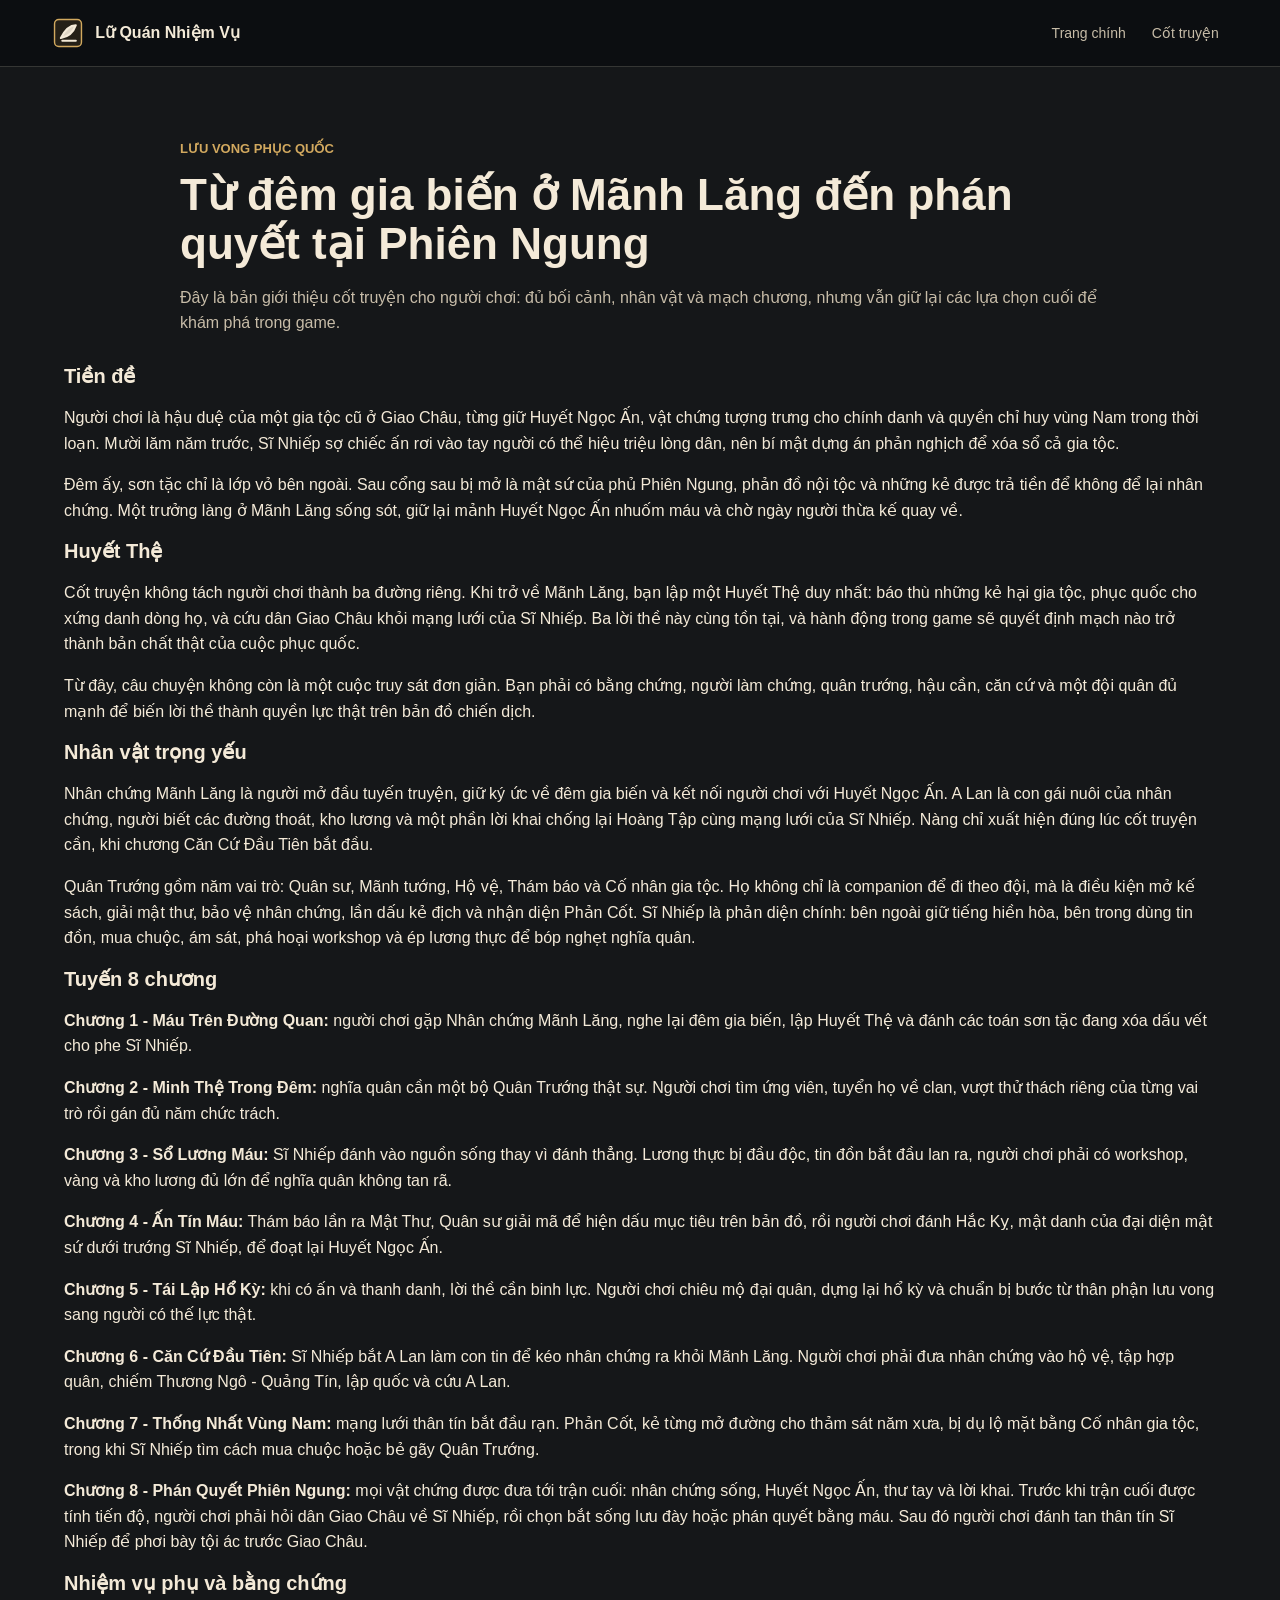
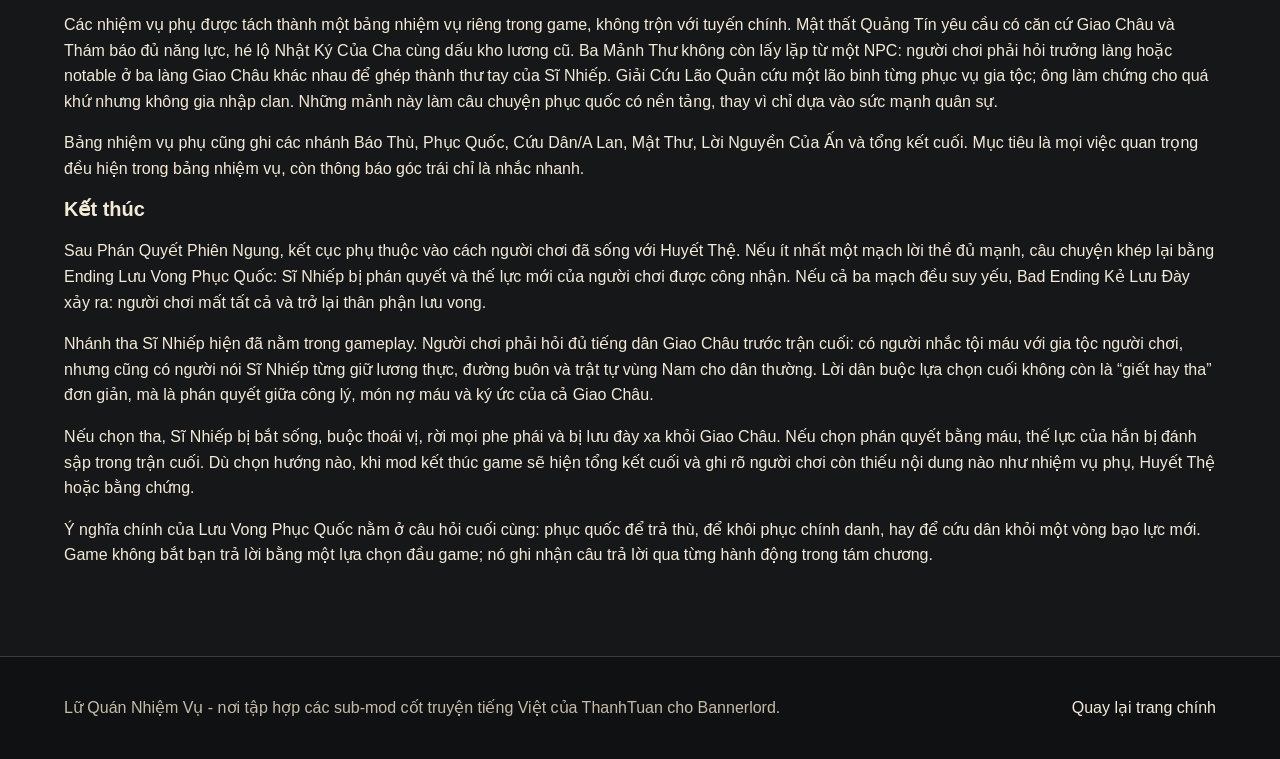
==== story.html @ 4221632c "Add files via upload" ====
<!doctype html>
<html lang="vi">
<head>
  <meta charset="utf-8">
  <meta name="viewport" content="width=device-width, initial-scale=1">
  <title>Cốt truyện - Lữ Quán Nhiệm Vụ</title>
  <meta name="description" content="Giới thiệu đầy đủ cốt truyện Lưu Vong Phục Quốc: Huyết Thệ, Quân Trướng, Huyết Ngọc Ấn, A Lan, Phản Cốt, nhiệm vụ phụ điều tra và Phán Quyết Phiên Ngung.">
  <link rel="stylesheet" href="styles.css?v=20260603-story">
</head>
<body>
  <header class="site-header">
    <a class="brand" href="index.html" aria-label="Lữ Quán Nhiệm Vụ">
      <svg class="brand-mark" viewBox="0 0 48 48" aria-hidden="true">
        <rect x="5" y="5" width="38" height="38" rx="6"></rect>
        <path d="M14 31c6-12 13-18 21-18-3 9-9 16-21 18Z"></path>
        <path d="M16 35h19"></path>
      </svg>
      <span>Lữ Quán Nhiệm Vụ</span>
    </a>
    <nav class="nav">
      <a href="index.html">Trang chính</a>
      <a href="story.html">Cốt truyện</a>
    </nav>
  </header>

  <main>
    <section class="band story-band">
      <div class="section-heading">
        <p class="eyebrow">Lưu Vong Phục Quốc</p>
        <h2>Từ đêm gia biến ở Mãnh Lăng đến phán quyết tại Phiên Ngung</h2>
        <p class="muted">
          Đây là bản giới thiệu cốt truyện cho người chơi: đủ bối cảnh, nhân vật và mạch chương,
          nhưng vẫn giữ lại các lựa chọn cuối để khám phá trong game.
        </p>
      </div>

      <div class="story-full">
        <article>
          <h3>Tiền đề</h3>
          <p>
            Người chơi là hậu duệ của một gia tộc cũ ở Giao Châu, từng giữ Huyết Ngọc Ấn,
            vật chứng tượng trưng cho chính danh và quyền chỉ huy vùng Nam trong thời loạn.
            Mười lăm năm trước, Sĩ Nhiếp sợ chiếc ấn rơi vào tay người có thể hiệu triệu lòng dân,
            nên bí mật dựng án phản nghịch để xóa sổ cả gia tộc.
          </p>
          <p>
            Đêm ấy, sơn tặc chỉ là lớp vỏ bên ngoài. Sau cổng sau bị mở là mật sứ của phủ Phiên Ngung,
            phản đồ nội tộc và những kẻ được trả tiền để không để lại nhân chứng. Một trưởng làng ở Mãnh Lăng
            sống sót, giữ lại mảnh Huyết Ngọc Ấn nhuốm máu và chờ ngày người thừa kế quay về.
          </p>

          <h3>Huyết Thệ</h3>
          <p>
            Cốt truyện không tách người chơi thành ba đường riêng. Khi trở về Mãnh Lăng, bạn lập một Huyết Thệ duy nhất:
            báo thù những kẻ hại gia tộc, phục quốc cho xứng danh dòng họ, và cứu dân Giao Châu khỏi mạng lưới của Sĩ Nhiếp.
            Ba lời thề này cùng tồn tại, và hành động trong game sẽ quyết định mạch nào trở thành bản chất thật của cuộc phục quốc.
          </p>
          <p>
            Từ đây, câu chuyện không còn là một cuộc truy sát đơn giản. Bạn phải có bằng chứng, người làm chứng, quân trướng,
            hậu cần, căn cứ và một đội quân đủ mạnh để biến lời thề thành quyền lực thật trên bản đồ chiến dịch.
          </p>

          <h3>Nhân vật trọng yếu</h3>
          <p>
            Nhân chứng Mãnh Lăng là người mở đầu tuyến truyện, giữ ký ức về đêm gia biến và kết nối người chơi với Huyết Ngọc Ấn.
            A Lan là con gái nuôi của nhân chứng, người biết các đường thoát, kho lương và một phần lời khai chống lại Hoàng Tập
            cùng mạng lưới của Sĩ Nhiếp. Nàng chỉ xuất hiện đúng lúc cốt truyện cần, khi chương Căn Cứ Đầu Tiên bắt đầu.
          </p>
          <p>
            Quân Trướng gồm năm vai trò: Quân sư, Mãnh tướng, Hộ vệ, Thám báo và Cố nhân gia tộc. Họ không chỉ là companion để đi theo đội,
            mà là điều kiện mở kế sách, giải mật thư, bảo vệ nhân chứng, lần dấu kẻ địch và nhận diện Phản Cốt. Sĩ Nhiếp là phản diện chính:
            bên ngoài giữ tiếng hiền hòa, bên trong dùng tin đồn, mua chuộc, ám sát, phá hoại workshop và ép lương thực để bóp nghẹt nghĩa quân.
          </p>

          <h3>Tuyến 8 chương</h3>
          <p>
            <strong>Chương 1 - Máu Trên Đường Quan:</strong> người chơi gặp Nhân chứng Mãnh Lăng, nghe lại đêm gia biến,
            lập Huyết Thệ và đánh các toán sơn tặc đang xóa dấu vết cho phe Sĩ Nhiếp.
          </p>
          <p>
            <strong>Chương 2 - Minh Thệ Trong Đêm:</strong> nghĩa quân cần một bộ Quân Trướng thật sự. Người chơi tìm ứng viên,
            tuyển họ về clan, vượt thử thách riêng của từng vai trò rồi gán đủ năm chức trách.
          </p>
          <p>
            <strong>Chương 3 - Sổ Lương Máu:</strong> Sĩ Nhiếp đánh vào nguồn sống thay vì đánh thẳng. Lương thực bị đầu độc,
            tin đồn bắt đầu lan ra, người chơi phải có workshop, vàng và kho lương đủ lớn để nghĩa quân không tan rã.
          </p>
          <p>
            <strong>Chương 4 - Ấn Tín Máu:</strong> Thám báo lần ra Mật Thư, Quân sư giải mã để hiện dấu mục tiêu trên bản đồ,
            rồi người chơi đánh Hắc Kỵ, mật danh của đại diện mật sứ dưới trướng Sĩ Nhiếp, để đoạt lại Huyết Ngọc Ấn.
          </p>
          <p>
            <strong>Chương 5 - Tái Lập Hổ Kỳ:</strong> khi có ấn và thanh danh, lời thề cần binh lực. Người chơi chiêu mộ đại quân,
            dựng lại hổ kỳ và chuẩn bị bước từ thân phận lưu vong sang người có thế lực thật.
          </p>
          <p>
            <strong>Chương 6 - Căn Cứ Đầu Tiên:</strong> Sĩ Nhiếp bắt A Lan làm con tin để kéo nhân chứng ra khỏi Mãnh Lăng.
            Người chơi phải đưa nhân chứng vào hộ vệ, tập hợp quân, chiếm Thương Ngô - Quảng Tín, lập quốc và cứu A Lan.
          </p>
          <p>
            <strong>Chương 7 - Thống Nhất Vùng Nam:</strong> mạng lưới thân tín bắt đầu rạn. Phản Cốt, kẻ từng mở đường cho thảm sát năm xưa,
            bị dụ lộ mặt bằng Cố nhân gia tộc, trong khi Sĩ Nhiếp tìm cách mua chuộc hoặc bẻ gãy Quân Trướng.
          </p>
          <p>
            <strong>Chương 8 - Phán Quyết Phiên Ngung:</strong> mọi vật chứng được đưa tới trận cuối: nhân chứng sống,
            Huyết Ngọc Ấn, thư tay và lời khai. Trước khi trận cuối được tính tiến độ, người chơi phải hỏi dân Giao Châu
            về Sĩ Nhiếp, rồi chọn bắt sống lưu đày hoặc phán quyết bằng máu. Sau đó người chơi đánh tan thân tín Sĩ Nhiếp
            để phơi bày tội ác trước Giao Châu.
          </p>

          <h3>Nhiệm vụ phụ và bằng chứng</h3>
          <p>
            Các nhiệm vụ phụ được tách thành một bảng nhiệm vụ riêng trong game, không trộn với tuyến chính.
            Mật thất Quảng Tín yêu cầu có căn cứ Giao Châu và Thám báo đủ năng lực, hé lộ Nhật Ký Của Cha cùng dấu kho lương cũ.
            Ba Mảnh Thư không còn lấy lặp từ một NPC: người chơi phải hỏi trưởng làng hoặc notable ở ba làng Giao Châu khác nhau
            để ghép thành thư tay của Sĩ Nhiếp. Giải Cứu Lão Quản cứu một lão binh từng phục vụ gia tộc; ông làm chứng cho quá khứ
            nhưng không gia nhập clan. Những mảnh này làm câu chuyện phục quốc có nền tảng, thay vì chỉ dựa vào sức mạnh quân sự.
          </p>
          <p>
            Bảng nhiệm vụ phụ cũng ghi các nhánh Báo Thù, Phục Quốc, Cứu Dân/A Lan, Mật Thư, Lời Nguyền Của Ấn
            và tổng kết cuối. Mục tiêu là mọi việc quan trọng đều hiện trong bảng nhiệm vụ, còn thông báo góc trái chỉ là nhắc nhanh.
          </p>

          <h3>Kết thúc</h3>
          <p>
            Sau Phán Quyết Phiên Ngung, kết cục phụ thuộc vào cách người chơi đã sống với Huyết Thệ.
            Nếu ít nhất một mạch lời thề đủ mạnh, câu chuyện khép lại bằng Ending Lưu Vong Phục Quốc:
            Sĩ Nhiếp bị phán quyết và thế lực mới của người chơi được công nhận. Nếu cả ba mạch đều suy yếu,
            Bad Ending Kẻ Lưu Đày xảy ra: người chơi mất tất cả và trở lại thân phận lưu vong.
          </p>
          <p>
            Nhánh tha Sĩ Nhiếp hiện đã nằm trong gameplay. Người chơi phải hỏi đủ tiếng dân Giao Châu trước trận cuối:
            có người nhắc tội máu với gia tộc người chơi, nhưng cũng có người nói Sĩ Nhiếp từng giữ lương thực,
            đường buôn và trật tự vùng Nam cho dân thường. Lời dân buộc lựa chọn cuối không còn là “giết hay tha” đơn giản,
            mà là phán quyết giữa công lý, món nợ máu và ký ức của cả Giao Châu.
          </p>
          <p>
            Nếu chọn tha, Sĩ Nhiếp bị bắt sống, buộc thoái vị, rời mọi phe phái và bị lưu đày xa khỏi Giao Châu.
            Nếu chọn phán quyết bằng máu, thế lực của hắn bị đánh sập trong trận cuối. Dù chọn hướng nào, khi mod kết thúc
            game sẽ hiện tổng kết cuối và ghi rõ người chơi còn thiếu nội dung nào như nhiệm vụ phụ, Huyết Thệ hoặc bằng chứng.
          </p>
          <p>
            Ý nghĩa chính của Lưu Vong Phục Quốc nằm ở câu hỏi cuối cùng: phục quốc để trả thù, để khôi phục chính danh,
            hay để cứu dân khỏi một vòng bạo lực mới. Game không bắt bạn trả lời bằng một lựa chọn đầu game;
            nó ghi nhận câu trả lời qua từng hành động trong tám chương.
          </p>
        </article>
      </div>
    </section>
  </main>

  <footer class="site-footer">
    <p>Lữ Quán Nhiệm Vụ - nơi tập hợp các sub-mod cốt truyện tiếng Việt của ThanhTuan cho Bannerlord.</p>
    <a href="index.html">Quay lại trang chính</a>
  </footer>

  <script src="app.js?v=20260603-story"></script>
</body>
</html>
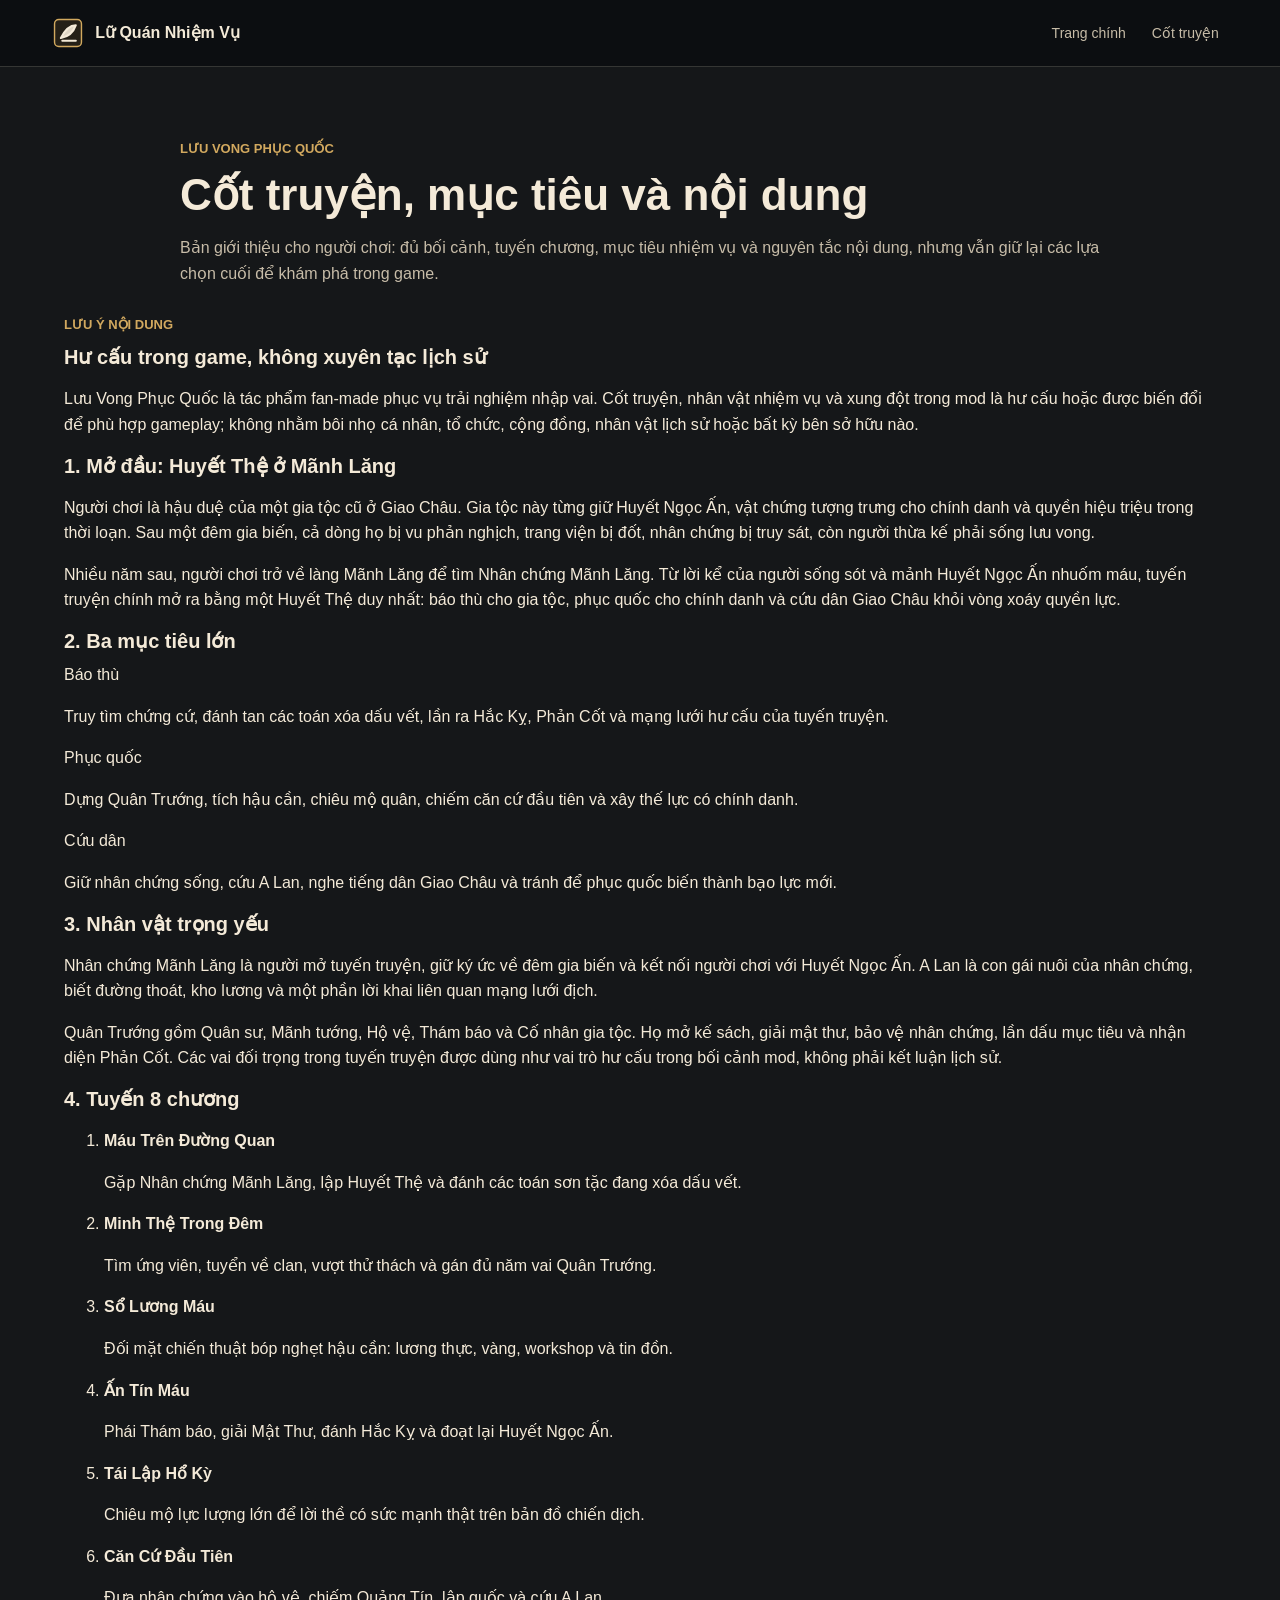
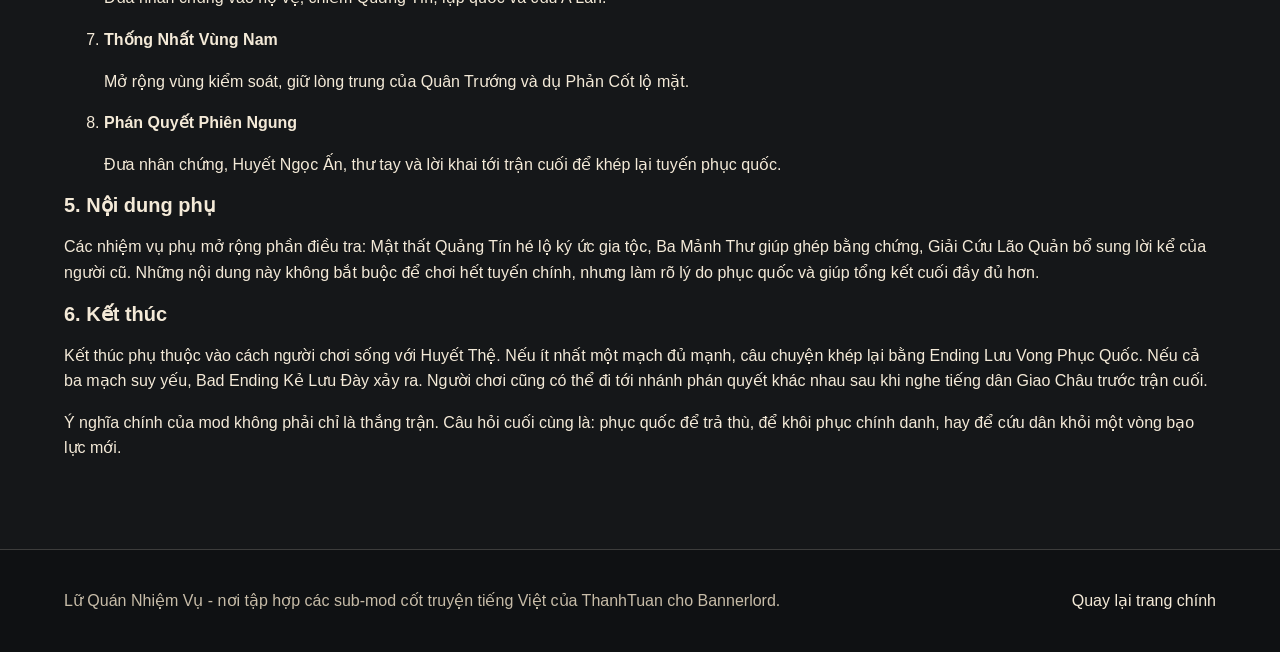
==== commit a60a1d6a: "Add files via upload" ====
--- a/story.html
+++ b/story.html
@@ -3,9 +3,9 @@
 <head>
   <meta charset="utf-8">
   <meta name="viewport" content="width=device-width, initial-scale=1">
-  <title>Cốt truyện - Lữ Quán Nhiệm Vụ</title>
-  <meta name="description" content="Giới thiệu đầy đủ cốt truyện Lưu Vong Phục Quốc: Huyết Thệ, Quân Trướng, Huyết Ngọc Ấn, A Lan, Phản Cốt, nhiệm vụ phụ điều tra và Phán Quyết Phiên Ngung.">
-  <link rel="stylesheet" href="styles.css?v=20260603-story">
+  <title>Cốt truyện - Lưu Vong Phục Quốc</title>
+  <meta name="description" content="Cốt truyện, mục tiêu và nội dung chính của Lưu Vong Phục Quốc, sub-mod cốt truyện tiếng Việt cho Bannerlord.">
+  <link rel="stylesheet" href="styles.css?v=20260604-polish">
 </head>
 <body>
   <header class="site-header">
@@ -24,125 +24,121 @@
   </header>
 
   <main>
-    <section class="band story-band">
+    <section class="band story-band story-page">
       <div class="section-heading">
         <p class="eyebrow">Lưu Vong Phục Quốc</p>
-        <h2>Từ đêm gia biến ở Mãnh Lăng đến phán quyết tại Phiên Ngung</h2>
+        <h2>Cốt truyện, mục tiêu và nội dung</h2>
         <p class="muted">
-          Đây là bản giới thiệu cốt truyện cho người chơi: đủ bối cảnh, nhân vật và mạch chương,
+          Bản giới thiệu cho người chơi: đủ bối cảnh, tuyến chương, mục tiêu nhiệm vụ và nguyên tắc nội dung,
           nhưng vẫn giữ lại các lựa chọn cuối để khám phá trong game.
+        </p>
+      </div>
+
+      <div class="notice-panel compact">
+        <div>
+          <p class="eyebrow">Lưu ý nội dung</p>
+          <h3>Hư cấu trong game, không xuyên tạc lịch sử</h3>
+        </div>
+        <p>
+          Lưu Vong Phục Quốc là tác phẩm fan-made phục vụ trải nghiệm nhập vai. Cốt truyện, nhân vật nhiệm vụ
+          và xung đột trong mod là hư cấu hoặc được biến đổi để phù hợp gameplay; không nhằm bôi nhọ cá nhân,
+          tổ chức, cộng đồng, nhân vật lịch sử hoặc bất kỳ bên sở hữu nào.
         </p>
       </div>
 
       <div class="story-full">
         <article>
-          <h3>Tiền đề</h3>
+          <h3>1. Mở đầu: Huyết Thệ ở Mãnh Lăng</h3>
           <p>
-            Người chơi là hậu duệ của một gia tộc cũ ở Giao Châu, từng giữ Huyết Ngọc Ấn,
-            vật chứng tượng trưng cho chính danh và quyền chỉ huy vùng Nam trong thời loạn.
-            Mười lăm năm trước, Sĩ Nhiếp sợ chiếc ấn rơi vào tay người có thể hiệu triệu lòng dân,
-            nên bí mật dựng án phản nghịch để xóa sổ cả gia tộc.
+            Người chơi là hậu duệ của một gia tộc cũ ở Giao Châu. Gia tộc này từng giữ Huyết Ngọc Ấn,
+            vật chứng tượng trưng cho chính danh và quyền hiệu triệu trong thời loạn. Sau một đêm gia biến,
+            cả dòng họ bị vu phản nghịch, trang viện bị đốt, nhân chứng bị truy sát, còn người thừa kế phải sống lưu vong.
           </p>
           <p>
-            Đêm ấy, sơn tặc chỉ là lớp vỏ bên ngoài. Sau cổng sau bị mở là mật sứ của phủ Phiên Ngung,
-            phản đồ nội tộc và những kẻ được trả tiền để không để lại nhân chứng. Một trưởng làng ở Mãnh Lăng
-            sống sót, giữ lại mảnh Huyết Ngọc Ấn nhuốm máu và chờ ngày người thừa kế quay về.
+            Nhiều năm sau, người chơi trở về làng Mãnh Lăng để tìm Nhân chứng Mãnh Lăng. Từ lời kể của người sống sót
+            và mảnh Huyết Ngọc Ấn nhuốm máu, tuyến truyện chính mở ra bằng một Huyết Thệ duy nhất:
+            báo thù cho gia tộc, phục quốc cho chính danh và cứu dân Giao Châu khỏi vòng xoáy quyền lực.
           </p>
 
-          <h3>Huyết Thệ</h3>
+          <h3>2. Ba mục tiêu lớn</h3>
+          <div class="objective-grid">
+            <section>
+              <span>Báo thù</span>
+              <p>Truy tìm chứng cứ, đánh tan các toán xóa dấu vết, lần ra Hắc Kỵ, Phản Cốt và mạng lưới hư cấu của tuyến truyện.</p>
+            </section>
+            <section>
+              <span>Phục quốc</span>
+              <p>Dựng Quân Trướng, tích hậu cần, chiêu mộ quân, chiếm căn cứ đầu tiên và xây thế lực có chính danh.</p>
+            </section>
+            <section>
+              <span>Cứu dân</span>
+              <p>Giữ nhân chứng sống, cứu A Lan, nghe tiếng dân Giao Châu và tránh để phục quốc biến thành bạo lực mới.</p>
+            </section>
+          </div>
+
+          <h3>3. Nhân vật trọng yếu</h3>
           <p>
-            Cốt truyện không tách người chơi thành ba đường riêng. Khi trở về Mãnh Lăng, bạn lập một Huyết Thệ duy nhất:
-            báo thù những kẻ hại gia tộc, phục quốc cho xứng danh dòng họ, và cứu dân Giao Châu khỏi mạng lưới của Sĩ Nhiếp.
-            Ba lời thề này cùng tồn tại, và hành động trong game sẽ quyết định mạch nào trở thành bản chất thật của cuộc phục quốc.
+            Nhân chứng Mãnh Lăng là người mở tuyến truyện, giữ ký ức về đêm gia biến và kết nối người chơi với Huyết Ngọc Ấn.
+            A Lan là con gái nuôi của nhân chứng, biết đường thoát, kho lương và một phần lời khai liên quan mạng lưới địch.
           </p>
           <p>
-            Từ đây, câu chuyện không còn là một cuộc truy sát đơn giản. Bạn phải có bằng chứng, người làm chứng, quân trướng,
-            hậu cần, căn cứ và một đội quân đủ mạnh để biến lời thề thành quyền lực thật trên bản đồ chiến dịch.
+            Quân Trướng gồm Quân sư, Mãnh tướng, Hộ vệ, Thám báo và Cố nhân gia tộc. Họ mở kế sách, giải mật thư,
+            bảo vệ nhân chứng, lần dấu mục tiêu và nhận diện Phản Cốt. Các vai đối trọng trong tuyến truyện được dùng
+            như vai trò hư cấu trong bối cảnh mod, không phải kết luận lịch sử.
           </p>
 
-          <h3>Nhân vật trọng yếu</h3>
+          <h3>4. Tuyến 8 chương</h3>
+          <ol class="story-timeline">
+            <li>
+              <strong>Máu Trên Đường Quan</strong>
+              <p>Gặp Nhân chứng Mãnh Lăng, lập Huyết Thệ và đánh các toán sơn tặc đang xóa dấu vết.</p>
+            </li>
+            <li>
+              <strong>Minh Thệ Trong Đêm</strong>
+              <p>Tìm ứng viên, tuyển về clan, vượt thử thách và gán đủ năm vai Quân Trướng.</p>
+            </li>
+            <li>
+              <strong>Sổ Lương Máu</strong>
+              <p>Đối mặt chiến thuật bóp nghẹt hậu cần: lương thực, vàng, workshop và tin đồn.</p>
+            </li>
+            <li>
+              <strong>Ấn Tín Máu</strong>
+              <p>Phái Thám báo, giải Mật Thư, đánh Hắc Kỵ và đoạt lại Huyết Ngọc Ấn.</p>
+            </li>
+            <li>
+              <strong>Tái Lập Hổ Kỳ</strong>
+              <p>Chiêu mộ lực lượng lớn để lời thề có sức mạnh thật trên bản đồ chiến dịch.</p>
+            </li>
+            <li>
+              <strong>Căn Cứ Đầu Tiên</strong>
+              <p>Đưa nhân chứng vào hộ vệ, chiếm Quảng Tín, lập quốc và cứu A Lan.</p>
+            </li>
+            <li>
+              <strong>Thống Nhất Vùng Nam</strong>
+              <p>Mở rộng vùng kiểm soát, giữ lòng trung của Quân Trướng và dụ Phản Cốt lộ mặt.</p>
+            </li>
+            <li>
+              <strong>Phán Quyết Phiên Ngung</strong>
+              <p>Đưa nhân chứng, Huyết Ngọc Ấn, thư tay và lời khai tới trận cuối để khép lại tuyến phục quốc.</p>
+            </li>
+          </ol>
+
+          <h3>5. Nội dung phụ</h3>
           <p>
-            Nhân chứng Mãnh Lăng là người mở đầu tuyến truyện, giữ ký ức về đêm gia biến và kết nối người chơi với Huyết Ngọc Ấn.
-            A Lan là con gái nuôi của nhân chứng, người biết các đường thoát, kho lương và một phần lời khai chống lại Hoàng Tập
-            cùng mạng lưới của Sĩ Nhiếp. Nàng chỉ xuất hiện đúng lúc cốt truyện cần, khi chương Căn Cứ Đầu Tiên bắt đầu.
+            Các nhiệm vụ phụ mở rộng phần điều tra: Mật thất Quảng Tín hé lộ ký ức gia tộc, Ba Mảnh Thư giúp ghép bằng chứng,
+            Giải Cứu Lão Quản bổ sung lời kể của người cũ. Những nội dung này không bắt buộc để chơi hết tuyến chính,
+            nhưng làm rõ lý do phục quốc và giúp tổng kết cuối đầy đủ hơn.
+          </p>
+
+          <h3>6. Kết thúc</h3>
+          <p>
+            Kết thúc phụ thuộc vào cách người chơi sống với Huyết Thệ. Nếu ít nhất một mạch đủ mạnh,
+            câu chuyện khép lại bằng Ending Lưu Vong Phục Quốc. Nếu cả ba mạch suy yếu, Bad Ending Kẻ Lưu Đày xảy ra.
+            Người chơi cũng có thể đi tới nhánh phán quyết khác nhau sau khi nghe tiếng dân Giao Châu trước trận cuối.
           </p>
           <p>
-            Quân Trướng gồm năm vai trò: Quân sư, Mãnh tướng, Hộ vệ, Thám báo và Cố nhân gia tộc. Họ không chỉ là companion để đi theo đội,
-            mà là điều kiện mở kế sách, giải mật thư, bảo vệ nhân chứng, lần dấu kẻ địch và nhận diện Phản Cốt. Sĩ Nhiếp là phản diện chính:
-            bên ngoài giữ tiếng hiền hòa, bên trong dùng tin đồn, mua chuộc, ám sát, phá hoại workshop và ép lương thực để bóp nghẹt nghĩa quân.
-          </p>
-
-          <h3>Tuyến 8 chương</h3>
-          <p>
-            <strong>Chương 1 - Máu Trên Đường Quan:</strong> người chơi gặp Nhân chứng Mãnh Lăng, nghe lại đêm gia biến,
-            lập Huyết Thệ và đánh các toán sơn tặc đang xóa dấu vết cho phe Sĩ Nhiếp.
-          </p>
-          <p>
-            <strong>Chương 2 - Minh Thệ Trong Đêm:</strong> nghĩa quân cần một bộ Quân Trướng thật sự. Người chơi tìm ứng viên,
-            tuyển họ về clan, vượt thử thách riêng của từng vai trò rồi gán đủ năm chức trách.
-          </p>
-          <p>
-            <strong>Chương 3 - Sổ Lương Máu:</strong> Sĩ Nhiếp đánh vào nguồn sống thay vì đánh thẳng. Lương thực bị đầu độc,
-            tin đồn bắt đầu lan ra, người chơi phải có workshop, vàng và kho lương đủ lớn để nghĩa quân không tan rã.
-          </p>
-          <p>
-            <strong>Chương 4 - Ấn Tín Máu:</strong> Thám báo lần ra Mật Thư, Quân sư giải mã để hiện dấu mục tiêu trên bản đồ,
-            rồi người chơi đánh Hắc Kỵ, mật danh của đại diện mật sứ dưới trướng Sĩ Nhiếp, để đoạt lại Huyết Ngọc Ấn.
-          </p>
-          <p>
-            <strong>Chương 5 - Tái Lập Hổ Kỳ:</strong> khi có ấn và thanh danh, lời thề cần binh lực. Người chơi chiêu mộ đại quân,
-            dựng lại hổ kỳ và chuẩn bị bước từ thân phận lưu vong sang người có thế lực thật.
-          </p>
-          <p>
-            <strong>Chương 6 - Căn Cứ Đầu Tiên:</strong> Sĩ Nhiếp bắt A Lan làm con tin để kéo nhân chứng ra khỏi Mãnh Lăng.
-            Người chơi phải đưa nhân chứng vào hộ vệ, tập hợp quân, chiếm Thương Ngô - Quảng Tín, lập quốc và cứu A Lan.
-          </p>
-          <p>
-            <strong>Chương 7 - Thống Nhất Vùng Nam:</strong> mạng lưới thân tín bắt đầu rạn. Phản Cốt, kẻ từng mở đường cho thảm sát năm xưa,
-            bị dụ lộ mặt bằng Cố nhân gia tộc, trong khi Sĩ Nhiếp tìm cách mua chuộc hoặc bẻ gãy Quân Trướng.
-          </p>
-          <p>
-            <strong>Chương 8 - Phán Quyết Phiên Ngung:</strong> mọi vật chứng được đưa tới trận cuối: nhân chứng sống,
-            Huyết Ngọc Ấn, thư tay và lời khai. Trước khi trận cuối được tính tiến độ, người chơi phải hỏi dân Giao Châu
-            về Sĩ Nhiếp, rồi chọn bắt sống lưu đày hoặc phán quyết bằng máu. Sau đó người chơi đánh tan thân tín Sĩ Nhiếp
-            để phơi bày tội ác trước Giao Châu.
-          </p>
-
-          <h3>Nhiệm vụ phụ và bằng chứng</h3>
-          <p>
-            Các nhiệm vụ phụ được tách thành một bảng nhiệm vụ riêng trong game, không trộn với tuyến chính.
-            Mật thất Quảng Tín yêu cầu có căn cứ Giao Châu và Thám báo đủ năng lực, hé lộ Nhật Ký Của Cha cùng dấu kho lương cũ.
-            Ba Mảnh Thư không còn lấy lặp từ một NPC: người chơi phải hỏi trưởng làng hoặc notable ở ba làng Giao Châu khác nhau
-            để ghép thành thư tay của Sĩ Nhiếp. Giải Cứu Lão Quản cứu một lão binh từng phục vụ gia tộc; ông làm chứng cho quá khứ
-            nhưng không gia nhập clan. Những mảnh này làm câu chuyện phục quốc có nền tảng, thay vì chỉ dựa vào sức mạnh quân sự.
-          </p>
-          <p>
-            Bảng nhiệm vụ phụ cũng ghi các nhánh Báo Thù, Phục Quốc, Cứu Dân/A Lan, Mật Thư, Lời Nguyền Của Ấn
-            và tổng kết cuối. Mục tiêu là mọi việc quan trọng đều hiện trong bảng nhiệm vụ, còn thông báo góc trái chỉ là nhắc nhanh.
-          </p>
-
-          <h3>Kết thúc</h3>
-          <p>
-            Sau Phán Quyết Phiên Ngung, kết cục phụ thuộc vào cách người chơi đã sống với Huyết Thệ.
-            Nếu ít nhất một mạch lời thề đủ mạnh, câu chuyện khép lại bằng Ending Lưu Vong Phục Quốc:
-            Sĩ Nhiếp bị phán quyết và thế lực mới của người chơi được công nhận. Nếu cả ba mạch đều suy yếu,
-            Bad Ending Kẻ Lưu Đày xảy ra: người chơi mất tất cả và trở lại thân phận lưu vong.
-          </p>
-          <p>
-            Nhánh tha Sĩ Nhiếp hiện đã nằm trong gameplay. Người chơi phải hỏi đủ tiếng dân Giao Châu trước trận cuối:
-            có người nhắc tội máu với gia tộc người chơi, nhưng cũng có người nói Sĩ Nhiếp từng giữ lương thực,
-            đường buôn và trật tự vùng Nam cho dân thường. Lời dân buộc lựa chọn cuối không còn là “giết hay tha” đơn giản,
-            mà là phán quyết giữa công lý, món nợ máu và ký ức của cả Giao Châu.
-          </p>
-          <p>
-            Nếu chọn tha, Sĩ Nhiếp bị bắt sống, buộc thoái vị, rời mọi phe phái và bị lưu đày xa khỏi Giao Châu.
-            Nếu chọn phán quyết bằng máu, thế lực của hắn bị đánh sập trong trận cuối. Dù chọn hướng nào, khi mod kết thúc
-            game sẽ hiện tổng kết cuối và ghi rõ người chơi còn thiếu nội dung nào như nhiệm vụ phụ, Huyết Thệ hoặc bằng chứng.
-          </p>
-          <p>
-            Ý nghĩa chính của Lưu Vong Phục Quốc nằm ở câu hỏi cuối cùng: phục quốc để trả thù, để khôi phục chính danh,
-            hay để cứu dân khỏi một vòng bạo lực mới. Game không bắt bạn trả lời bằng một lựa chọn đầu game;
-            nó ghi nhận câu trả lời qua từng hành động trong tám chương.
+            Ý nghĩa chính của mod không phải chỉ là thắng trận. Câu hỏi cuối cùng là: phục quốc để trả thù,
+            để khôi phục chính danh, hay để cứu dân khỏi một vòng bạo lực mới.
           </p>
         </article>
       </div>
@@ -154,6 +150,6 @@
     <a href="index.html">Quay lại trang chính</a>
   </footer>
 
-  <script src="app.js?v=20260603-story"></script>
+  <script src="app.js?v=20260604-polish"></script>
 </body>
 </html>
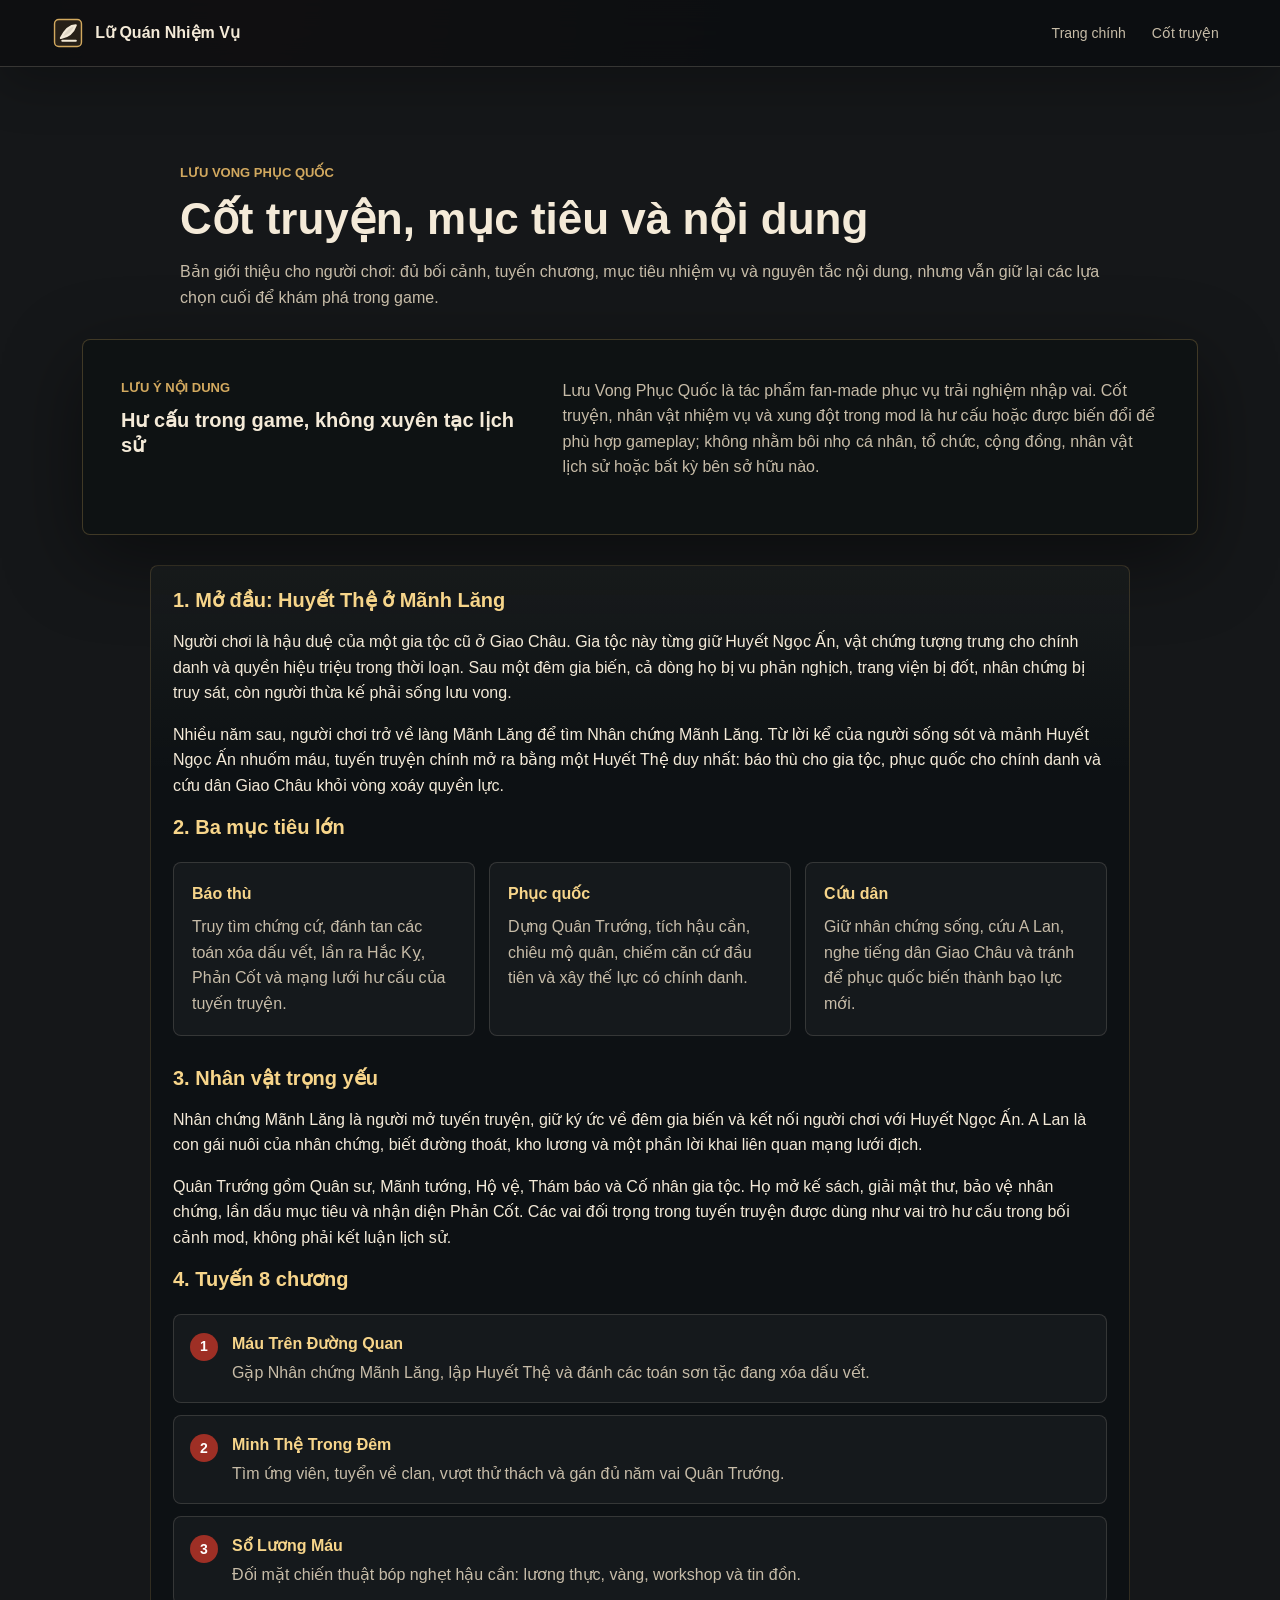
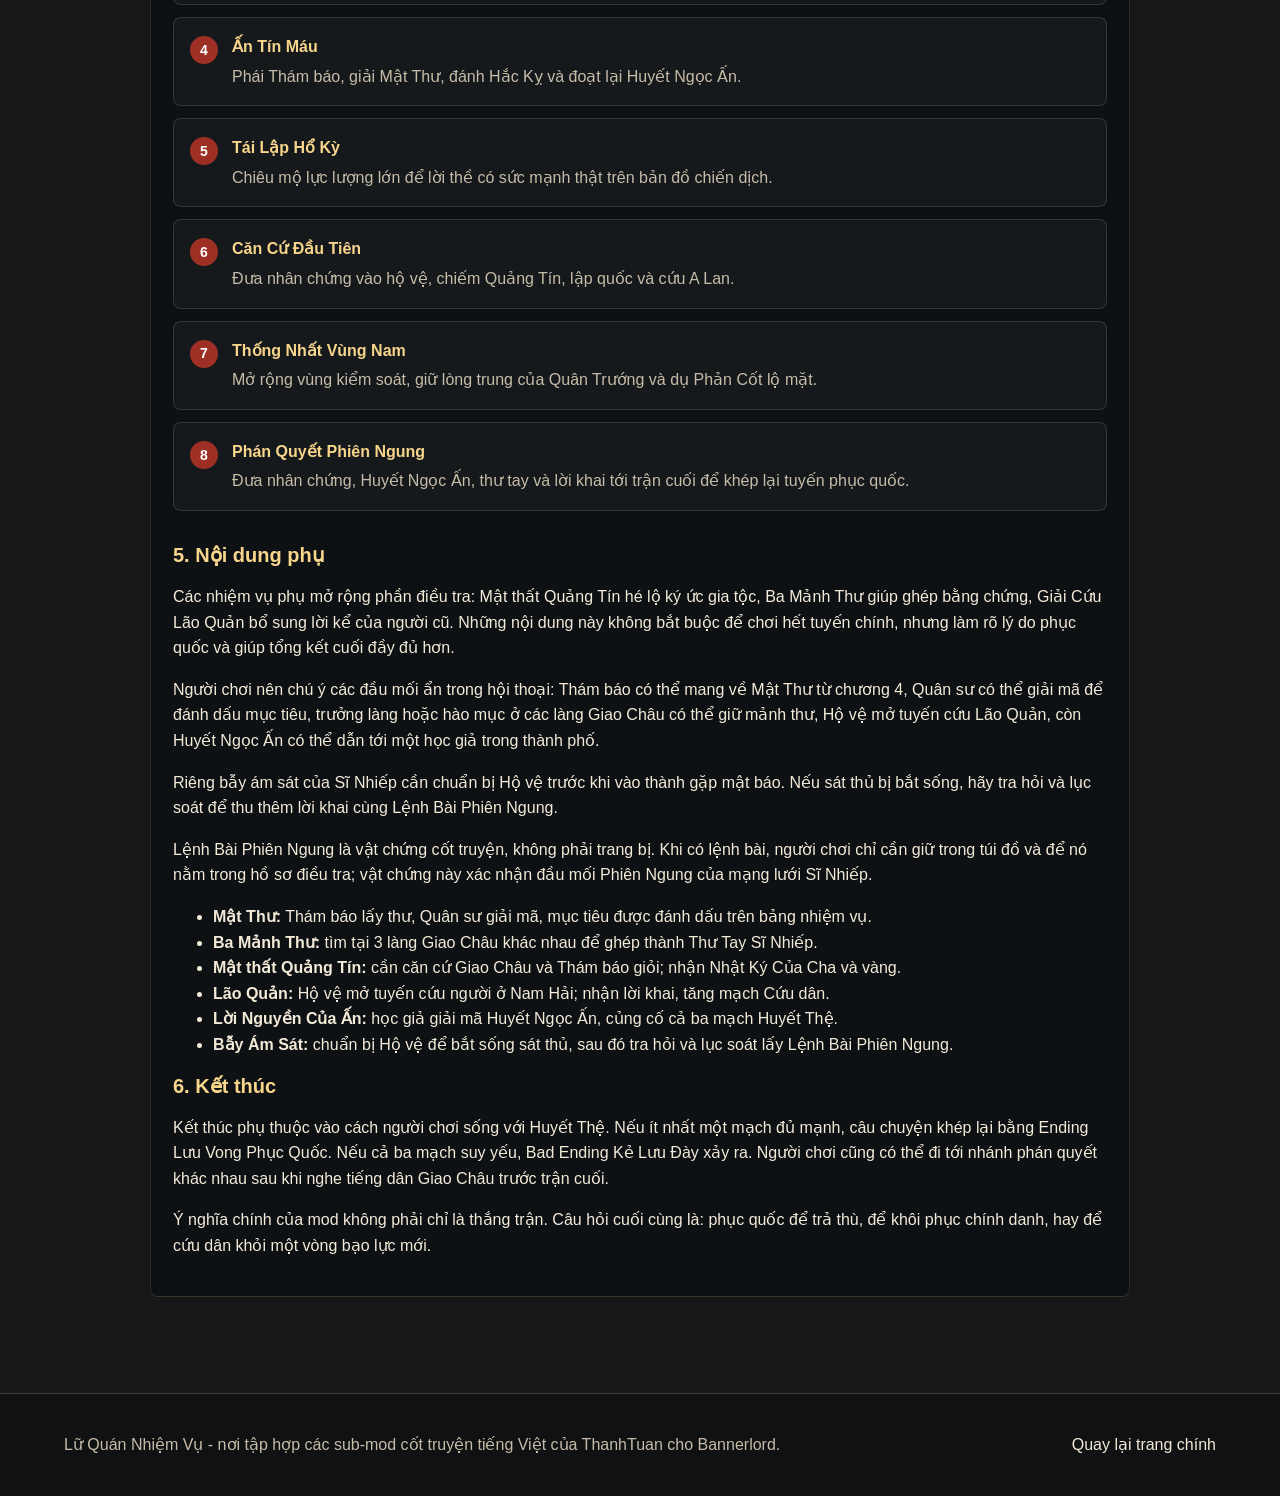
==== commit b7132a43: "Add files via upload" ====
--- a/story.html
+++ b/story.html
@@ -129,6 +129,27 @@
             Giải Cứu Lão Quản bổ sung lời kể của người cũ. Những nội dung này không bắt buộc để chơi hết tuyến chính,
             nhưng làm rõ lý do phục quốc và giúp tổng kết cuối đầy đủ hơn.
           </p>
+          <p>
+            Người chơi nên chú ý các đầu mối ẩn trong hội thoại: Thám báo có thể mang về Mật Thư từ chương 4, Quân sư có thể giải mã
+            để đánh dấu mục tiêu, trưởng làng hoặc hào mục ở các làng Giao Châu có thể giữ mảnh thư, Hộ vệ mở tuyến cứu Lão Quản,
+            còn Huyết Ngọc Ấn có thể dẫn tới một học giả trong thành phố.
+          </p>
+          <p>
+            Riêng bẫy ám sát của Sĩ Nhiếp cần chuẩn bị Hộ vệ trước khi vào thành gặp mật báo. Nếu sát thủ bị bắt sống,
+            hãy tra hỏi và lục soát để thu thêm lời khai cùng Lệnh Bài Phiên Ngung.
+          </p>
+          <p>
+            Lệnh Bài Phiên Ngung là vật chứng cốt truyện, không phải trang bị. Khi có lệnh bài, người chơi chỉ cần giữ trong túi đồ
+            và để nó nằm trong hồ sơ điều tra; vật chứng này xác nhận đầu mối Phiên Ngung của mạng lưới Sĩ Nhiếp.
+          </p>
+          <ul>
+            <li><strong>Mật Thư:</strong> Thám báo lấy thư, Quân sư giải mã, mục tiêu được đánh dấu trên bảng nhiệm vụ.</li>
+            <li><strong>Ba Mảnh Thư:</strong> tìm tại 3 làng Giao Châu khác nhau để ghép thành Thư Tay Sĩ Nhiếp.</li>
+            <li><strong>Mật thất Quảng Tín:</strong> cần căn cứ Giao Châu và Thám báo giỏi; nhận Nhật Ký Của Cha và vàng.</li>
+            <li><strong>Lão Quản:</strong> Hộ vệ mở tuyến cứu người ở Nam Hải; nhận lời khai, tăng mạch Cứu dân.</li>
+            <li><strong>Lời Nguyền Của Ấn:</strong> học giả giải mã Huyết Ngọc Ấn, củng cố cả ba mạch Huyết Thệ.</li>
+            <li><strong>Bẫy Ám Sát:</strong> chuẩn bị Hộ vệ để bắt sống sát thủ, sau đó tra hỏi và lục soát lấy Lệnh Bài Phiên Ngung.</li>
+          </ul>
 
           <h3>6. Kết thúc</h3>
           <p>
--- a/styles.css
+++ b/styles.css
@@ -103,6 +103,60 @@
   color: var(--ink);
 }
 
+.nav-more {
+  position: relative;
+}
+
+.nav-more-button {
+  display: inline-flex;
+  align-items: center;
+  gap: 6px;
+  padding: 8px 10px;
+  border: 0;
+  background: transparent;
+  color: var(--muted);
+  font: inherit;
+  font-size: 14px;
+  cursor: pointer;
+}
+
+.nav-more-button:hover,
+.nav-more.open .nav-more-button {
+  color: var(--ink);
+}
+
+.nav-more-menu {
+  position: absolute;
+  top: calc(100% + 8px);
+  right: 0;
+  z-index: 20;
+  display: none;
+  min-width: 190px;
+  padding: 8px;
+  border: 1px solid var(--line);
+  border-radius: 8px;
+  background: rgba(12, 15, 17, 0.96);
+  box-shadow: var(--shadow);
+}
+
+.nav-more:hover .nav-more-menu,
+.nav-more:focus-within .nav-more-menu,
+.nav-more.open .nav-more-menu {
+  display: grid;
+  gap: 2px;
+}
+
+.nav-more-menu a {
+  display: block;
+  padding: 10px 12px;
+  border-radius: 6px;
+  white-space: nowrap;
+}
+
+.nav-more-menu a:hover {
+  background: rgba(244, 234, 216, 0.08);
+}
+
 .hero {
   position: relative;
   min-height: 86vh;
@@ -467,6 +521,21 @@
     justify-content: flex-start;
   }
 
+  .nav-more {
+    width: 100%;
+  }
+
+  .nav-more-button {
+    width: 100%;
+    justify-content: space-between;
+  }
+
+  .nav-more-menu {
+    position: static;
+    width: 100%;
+    margin-top: 4px;
+  }
+
   .release-strip,
   .chapter-list {
     grid-template-columns: 1fr;
@@ -476,5 +545,268 @@
     min-height: 92vh;
   }
 }
+
+/* 2026-06-04 content polish */
+body {
+  background:
+    radial-gradient(circle at 20% 0%, rgba(158, 47, 37, 0.2), transparent 32rem),
+    linear-gradient(180deg, #111416 0%, #15100d 48%, #101416 100%);
+}
+
+.site-header {
+  box-shadow: 0 18px 50px rgba(0, 0, 0, 0.24);
+}
+
+.hero {
+  min-height: 82vh;
+  align-items: center;
+  background:
+    linear-gradient(90deg, rgba(10, 12, 13, 0.82), rgba(18, 12, 10, 0.55), rgba(15, 18, 19, 0.22)),
+    linear-gradient(180deg, rgba(0, 0, 0, 0.04), rgba(0, 0, 0, 0.42)),
+    url("assets/hero.png");
+  background-size: cover;
+  background-position: center;
+}
+
+.hero-copy {
+  max-width: 860px;
+  padding-top: clamp(96px, 12vh, 150px);
+}
+
+.hero h1 {
+  max-width: 920px;
+  font-size: clamp(46px, 8vw, 104px);
+  line-height: 0.95;
+  text-wrap: balance;
+  text-shadow: 0 10px 40px rgba(0, 0, 0, 0.5);
+}
+
+.lead {
+  max-width: 760px;
+  font-size: clamp(18px, 2.1vw, 24px);
+}
+
+.hero-badges {
+  display: flex;
+  flex-wrap: wrap;
+  gap: 10px;
+  margin: 22px 0 0;
+}
+
+.hero-badges span {
+  display: inline-flex;
+  align-items: center;
+  min-height: 34px;
+  padding: 6px 12px;
+  border: 1px solid rgba(210, 169, 95, 0.36);
+  border-radius: 999px;
+  background: rgba(10, 12, 13, 0.58);
+  color: #f9e7bf;
+  font-size: 14px;
+}
+
+.button {
+  border-radius: 6px;
+  font-weight: 700;
+  letter-spacing: 0;
+}
+
+.button.primary {
+  box-shadow: 0 14px 36px rgba(158, 47, 37, 0.3);
+}
+
+.band {
+  padding-top: clamp(54px, 8vw, 96px);
+  padding-bottom: clamp(54px, 8vw, 96px);
+}
+
+.notice-band {
+  background: linear-gradient(135deg, rgba(99, 139, 114, 0.18), rgba(64, 92, 117, 0.16));
+}
+
+.donate-top {
+  background:
+    linear-gradient(135deg, rgba(158, 47, 37, 0.2), rgba(210, 169, 95, 0.11)),
+    rgba(15, 17, 19, 0.92);
+}
+
+#donate-archive {
+  display: none;
+}
+
+.notice-panel {
+  width: min(1120px, calc(100% - 36px));
+  margin: 0 auto;
+  display: grid;
+  grid-template-columns: minmax(240px, 0.8fr) minmax(0, 1.2fr);
+  gap: clamp(20px, 4vw, 44px);
+  padding: clamp(22px, 4vw, 38px);
+  border: 1px solid rgba(210, 169, 95, 0.26);
+  border-radius: 8px;
+  background: rgba(13, 17, 18, 0.78);
+  box-shadow: var(--shadow);
+}
+
+.notice-panel.compact {
+  margin-bottom: 30px;
+}
+
+.notice-panel h2,
+.notice-panel h3 {
+  margin-top: 0;
+}
+
+.notice-copy p,
+.notice-panel > p {
+  margin-top: 0;
+  color: var(--muted);
+}
+
+.story-full article {
+  padding: 22px;
+  border: 1px solid rgba(210, 169, 95, 0.18);
+  border-radius: 8px;
+  background:
+    linear-gradient(180deg, rgba(244, 234, 216, 0.045), transparent 210px),
+    rgba(12, 16, 18, 0.72);
+}
+
+.story-full {
+  width: min(1120px, 100%);
+  margin: 22px auto 0;
+}
+
+.story-full#story-block {
+  clear: both;
+}
+
+.story-full h3 {
+  color: #f7d58a;
+}
+
+.story-preview {
+  display: grid;
+  gap: 12px;
+}
+
+.story-actions {
+  display: flex;
+  flex-wrap: wrap;
+  gap: 10px;
+  margin-top: 18px;
+}
+
+.story-page .story-full article {
+  max-width: 980px;
+  margin: 0 auto;
+}
+
+.objective-grid {
+  display: grid;
+  grid-template-columns: repeat(3, minmax(0, 1fr));
+  gap: 14px;
+  margin: 22px 0 30px;
+}
+
+.objective-grid section {
+  padding: 18px;
+  border: 1px solid rgba(244, 234, 216, 0.14);
+  border-radius: 8px;
+  background: rgba(255, 255, 255, 0.035);
+}
+
+.objective-grid span {
+  display: block;
+  margin-bottom: 8px;
+  color: #f7d58a;
+  font-weight: 700;
+}
+
+.objective-grid p {
+  margin: 0;
+  color: var(--muted);
+}
+
+.chapter-list article,
+.story-grid article {
+  transition: transform 160ms ease, border-color 160ms ease, background 160ms ease;
+}
+
+.chapter-list article:hover,
+.story-grid article:hover {
+  transform: translateY(-3px);
+  border-color: rgba(210, 169, 95, 0.34);
+  background: rgba(24, 28, 30, 0.88);
+}
+
+.story-timeline {
+  list-style: none;
+  padding: 0;
+  margin: 22px 0 32px;
+  display: grid;
+  gap: 12px;
+  counter-reset: story-step;
+}
+
+.story-timeline li {
+  counter-increment: story-step;
+  position: relative;
+  padding: 16px 18px 16px 58px;
+  border: 1px solid rgba(244, 234, 216, 0.14);
+  border-radius: 8px;
+  background: rgba(255, 255, 255, 0.035);
+}
+
+.story-timeline li::before {
+  content: counter(story-step);
+  position: absolute;
+  left: 16px;
+  top: 18px;
+  width: 28px;
+  height: 28px;
+  display: grid;
+  place-items: center;
+  border-radius: 50%;
+  background: var(--red);
+  color: white;
+  font-weight: 700;
+  font-size: 14px;
+}
+
+.story-timeline strong {
+  display: block;
+  color: #f7d58a;
+}
+
+.story-timeline p {
+  margin: 4px 0 0;
+  color: var(--muted);
+}
+
+@media (max-width: 900px) {
+  .notice-panel,
+  .objective-grid {
+    grid-template-columns: 1fr;
+  }
+
+  .hero {
+    align-items: end;
+  }
+}
+
+@media (max-width: 560px) {
+  .hero h1 {
+    font-size: 42px;
+  }
+
+  .hero-badges span {
+    width: 100%;
+    justify-content: center;
+  }
+
+  .story-timeline li {
+    padding-left: 52px;
+  }
+}
 
 
